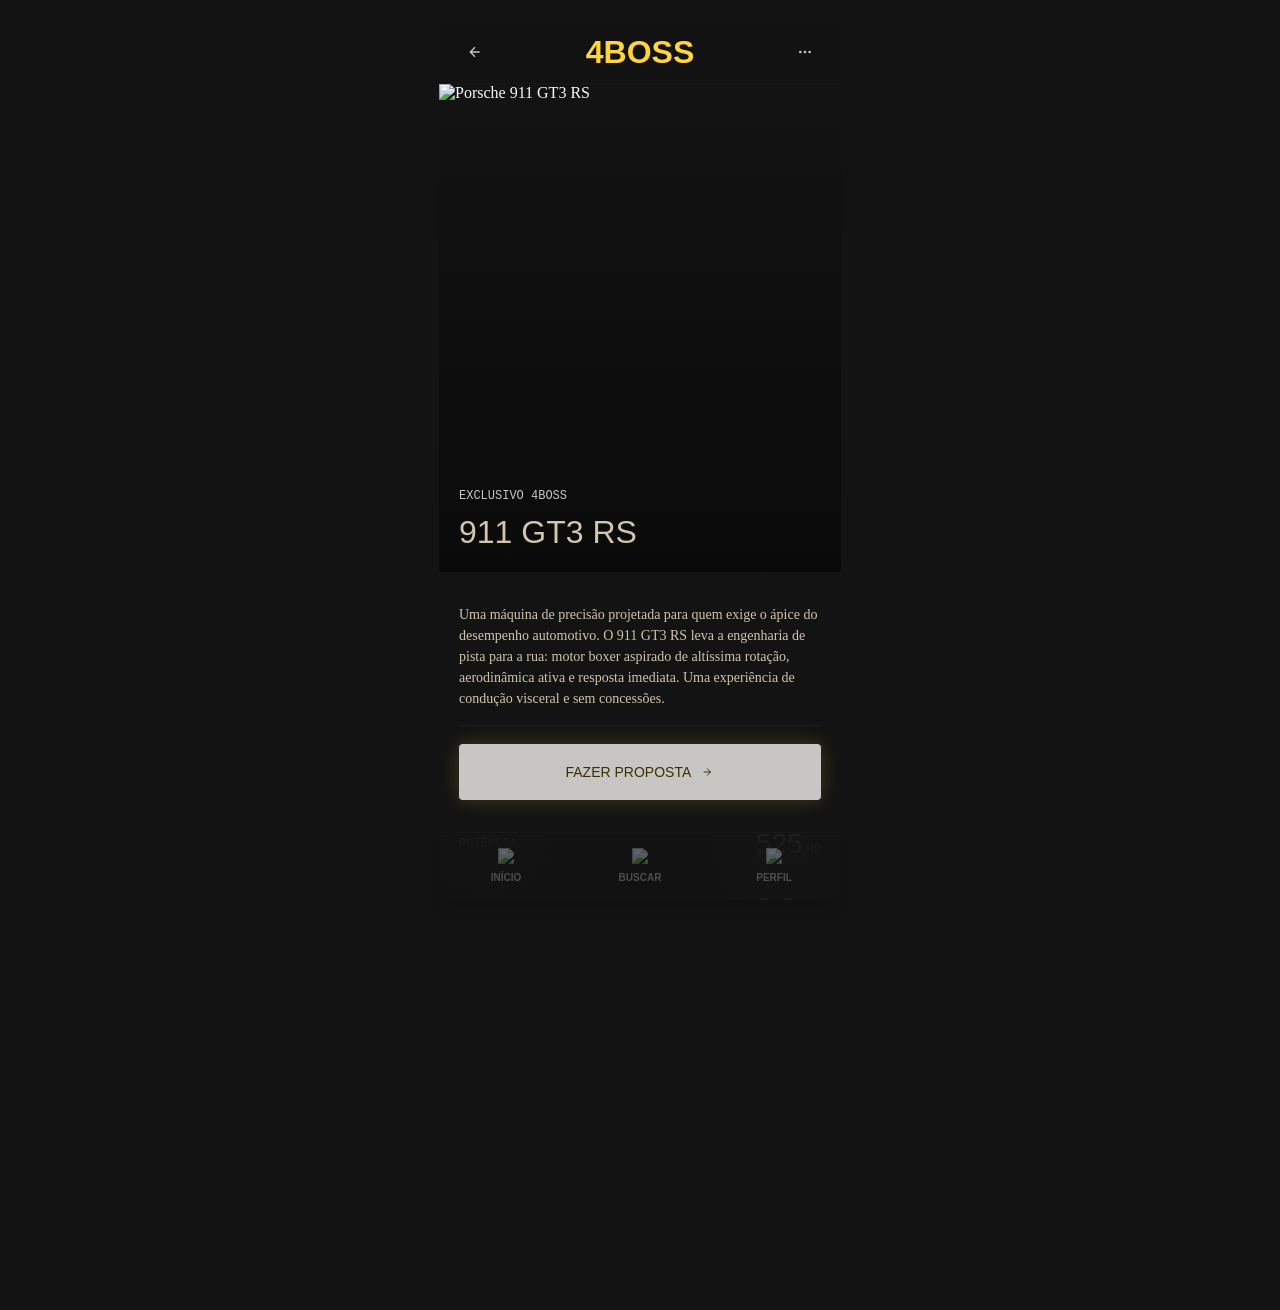
==== details.html @ 41d11b9c "Aula 17: traducao pt-BR, polimento visual, responsividade e filtros funcionais - Traduz todo o conte" ====
<!DOCTYPE html>
<html lang="pt-BR">
<head>
    <meta charset="UTF-8">
    <meta name="viewport" content="width=device-width, initial-scale=1.0">
    <title>4BOSS - Detalhes do Veículo</title>
    <link rel="stylesheet" href="style.css">
</head>
<body>
    <div class="container details-container">
        <header class="header details-header">
            <a href="index.html" class="header-back-btn" aria-label="Ir para o início">
                <svg class="back-icon" viewBox="0 0 24 24" fill="none" stroke="currentColor" stroke-width="2">
                    <path d="M19 12H5M12 19l-7-7 7-7"/>
                </svg>
            </a>
            <a href="index.html" class="logo-link">
                <h1 class="logo">4BOSS</h1>
            </a>
            <button class="header-menu-btn">
                <svg class="menu-icon" viewBox="0 0 24 24" fill="none" stroke="currentColor" stroke-width="2">
                    <circle cx="12" cy="12" r="1"></circle>
                    <circle cx="19" cy="12" r="1"></circle>
                    <circle cx="5" cy="12" r="1"></circle>
                </svg>
            </button>
        </header>

        <main class="main details-main">
            <section class="details-hero-section">
                <div class="hero-background-image">
                    <img src="assets/card-porsche.png" alt="Porsche 911 GT3 RS" class="hero-image">
                    <div class="hero-gradient"></div>
                </div>
                <div class="hero-content-details">
                    <p class="hero-label-details">EXCLUSIVO 4BOSS</p>
                    <h2 class="hero-title-details">911 GT3 RS</h2>
                </div>
            </section>

            <section class="details-description-section">
                <div class="description-wrapper">
                    <p class="description-text">Uma máquina de precisão projetada para quem exige o ápice do desempenho automotivo. O 911 GT3 RS leva a engenharia de pista para a rua: motor boxer aspirado de altíssima rotação, aerodinâmica ativa e resposta imediata. Uma experiência de condução visceral e sem concessões.</p>
                    <div class="divider"></div>
                </div>

                <div class="tech-specs-grid">
                    <div class="spec-item">
                        <p class="spec-label">VELOCIDADE</p>
                        <div class="spec-value">
                            <span class="spec-number">296</span>
                            <span class="spec-unit">KM/H</span>
                        </div>
                    </div>
                    <div class="spec-item">
                        <p class="spec-label">POTÊNCIA</p>
                        <div class="spec-value">
                            <span class="spec-number">525</span>
                            <span class="spec-unit">HP</span>
                        </div>
                    </div>
                    <div class="spec-item">
                        <p class="spec-label">0-100</p>
                        <div class="spec-value">
                            <span class="spec-number">3.2</span>
                            <span class="spec-unit">SEG</span>
                        </div>
                    </div>
                </div>

                <div class="detailed-specs-bento">
                    <div class="spec-card">
                        <p class="spec-card-label">Motor</p>
                        <p class="spec-card-value">BOXER 4.0 ASP.</p>
                    </div>
                    <div class="spec-card">
                        <p class="spec-card-label">Transmissão</p>
                        <p class="spec-card-value">PDK 7 MARCHAS</p>
                    </div>
                    <div class="spec-card">
                        <p class="spec-card-label">Tração</p>
                        <p class="spec-card-value">TRASEIRA</p>
                    </div>
                    <div class="spec-card">
                        <p class="spec-card-label">Ano</p>
                        <p class="spec-card-value">2024</p>
                    </div>
                </div>
            </section>
        </main>

        <a href="proposal.html" class="fixed-proposal-btn">
            <span class="proposal-text">FAZER PROPOSTA</span>
            <svg class="proposal-icon" viewBox="0 0 24 24" fill="none" stroke="currentColor" stroke-width="2">
                <path d="M5 12h14M12 5l7 7-7 7"></path>
            </svg>
        </a>

        <nav class="bottom-nav">
            <div class="nav-shadow"></div>
            <div class="nav-items">
                <a href="index.html" class="nav-item">
                    <img src="assets/icon-home.svg" alt="Início" class="nav-icon">
                    <span class="nav-label">INÍCIO</span>
                </a>
                <a href="search.html" class="nav-item">
                    <img src="assets/icon-search.svg" alt="Buscar" class="nav-icon">
                    <span class="nav-label">BUSCAR</span>
                </a>
                <a href="profile.html" class="nav-item">
                    <img src="assets/icon-profile.svg" alt="Perfil" class="nav-icon">
                    <span class="nav-label">PERFIL</span>
                </a>
            </div>
        </nav>
    </div>
</body>
</html>
---- style.css ----
/* ===== ROOT & GLOBAL ===== */
:root {
    --color-primary: #FFD43D;
    --color-secondary: #FFFFFF;
    --color-dark: #131313;
    --color-black: #050505;
    --color-accent: #C8C6C5;
    --color-text-light: #D1C6AC;
    --color-text-muted: #B7B5B4;
    --color-border: rgba(77, 70, 51, 0.1);
    --color-overlay-dark: rgba(10, 10, 10, 0.3);
    --color-button-text: #3C2F00;
    --color-badge-bg: rgba(255, 212, 61, 0.9);
    --color-reserved-bg: #353534;
    --color-service-bg: rgba(26, 26, 26, 0.6);

    --font-display: "42dot Sans", sans-serif;
    --font-mono: "JetBrains Mono", monospace;
    --font-serif: "Libre Baskerville", "Iowan Old Style", "Palatino Linotype", "Book Antiqua", serif;

    --phone-width: 402px;
    --padding-h: 20px;
}

* {
    margin: 0;
    padding: 0;
    box-sizing: border-box;
}

a,
a:hover,
a:focus,
a:active {
    text-decoration: none;
}

html, body {
    width: 100%;
    height: 100%;
    font-family: var(--font-serif);
    background-color: var(--color-dark);
    color: var(--color-secondary);
    overflow-x: hidden;
}

body {
    display: flex;
    justify-content: center;
    align-items: flex-start;
    min-height: 100vh;
    padding: 20px;
}

.container {
    width: var(--phone-width);
    background-color: var(--color-dark);
    position: relative;
    overflow: hidden;
    display: flex;
    flex-direction: column;
}

/* ===== HEADER ===== */
.header {
    display: flex;
    justify-content: space-between;
    align-items: center;
    padding: 0 var(--padding-h);
    height: 64px;
    background-color: rgba(19, 19, 19, 0.8);
    border-bottom: 1px solid var(--color-border);
    backdrop-filter: blur(24px);
    position: relative;
    z-index: 10;
}

.header-left, .header-right {
    display: flex;
    align-items: center;
}

.logo {
    font-family: var(--font-display);
    font-size: 32px;
    font-weight: 700;
    letter-spacing: -2.5%;
    color: var(--color-primary);
    line-height: 40px;
}

.header-icon {
    width: 24px;
    height: 24px;
    object-fit: contain;
    color: var(--color-primary);
}

/* ===== MAIN CONTENT ===== */
.main {
    flex: 1;
    display: flex;
    flex-direction: column;
    align-items: center;
    width: 100%;
    padding-bottom: 192px;
}

/* ===== HERO SECTION ===== */
.hero-section {
    width: 100%;
    height: 751px;
    display: flex;
    align-items: center;
    justify-content: center;
    position: relative;
}

.hero-background {
    position: absolute;
    inset: 0;
    width: 100%;
    height: 100%;
}

.hero-image {
    width: 100%;
    height: 100%;
    object-fit: cover;
    display: block;
}

.hero-gradient {
    position: absolute;
    inset: 0;
    background: linear-gradient(0deg, rgba(10, 10, 10, 1) 0%, rgba(10, 10, 10, 0) 50%, rgba(10, 10, 10, 0) 100%);
    pointer-events: none;
}

.hero-overlay {
    position: absolute;
    inset: 0;
    background-color: rgba(0, 0, 0, 0.3);
    pointer-events: none;
}

.hero-content {
    position: relative;
    z-index: 2;
    display: flex;
    align-items: flex-end;
    justify-content: center;
    width: 100%;
    height: 100%;
    padding: 0 var(--padding-h) 60px;
}

.hero-text-container {
    display: flex;
    flex-direction: column;
    gap: 16px;
    width: 100%;
}

.hero-label {
    font-family: var(--font-mono);
    font-size: 12px;
    font-weight: 500;
    letter-spacing: 20%;
    text-transform: uppercase;
    color: var(--color-primary);
    line-height: 16px;
}

.hero-title {
    font-family: var(--font-display);
    font-size: 72px;
    font-weight: 700;
    letter-spacing: -4%;
    color: var(--color-secondary);
    line-height: 72px;
}

.highlight {
    color: var(--color-primary);
}

.hero-description {
    font-family: var(--font-serif);
    font-size: 18px;
    font-weight: 400;
    line-height: 28px;
    color: var(--color-accent);
    padding-top: 8px;
}

.hero-buttons {
    display: flex;
    flex-direction: column;
    gap: 16px;
    padding-top: 24px;
}

/* ===== BUTTONS ===== */
.btn {
    font-family: var(--font-display);
    font-size: 14px;
    font-weight: 700;
    letter-spacing: 0;
    text-transform: uppercase;
    line-height: 16px;
    border: none;
    cursor: pointer;
    border-radius: 0;
    transition: all 0.3s ease;
    padding: 20px;
}

.btn-primary {
    background-color: var(--color-primary);
    color: var(--color-button-text);
    padding: 20px 97px;
}

.btn-primary:hover {
    opacity: 0.9;
}

.btn-secondary {
    background-color: rgba(255, 255, 255, 0.05);
    color: var(--color-primary);
    border: 1px solid rgba(255, 255, 255, 0.1);
    backdrop-filter: blur(12px);
    padding: 20px 99.77px;
}

.btn-secondary:hover {
    background-color: rgba(255, 255, 255, 0.08);
}

.btn-cta {
    padding: 24px 48px;
    background-color: var(--color-primary);
    color: var(--color-button-text);
}

/* ===== FEATURED INVENTORY SECTION ===== */
.featured-section {
    width: 100%;
    background-color: #0A0A0A;
    padding: 80px 0;
    display: flex;
    flex-direction: column;
    gap: 48px;
}

.section-header {
    padding: 0 var(--padding-h);
    display: flex;
    flex-direction: column;
    gap: 8px;
    align-items: flex-start;
}

.section-title {
    font-family: var(--font-display);
    font-size: 48px;
    font-weight: 700;
    letter-spacing: -2%;
    color: var(--color-accent);
    line-height: 56px;
}

.section-subtitle {
    font-family: var(--font-mono);
    font-size: 12px;
    font-weight: 500;
    letter-spacing: 10%;
    text-transform: uppercase;
    color: var(--color-text-light);
    line-height: 16px;
}

/* ===== CARDS CONTAINER ===== */
.cards-container {
    display: flex;
    gap: 24px;
    overflow-x: auto;
    padding: 0 var(--padding-h);
    scroll-behavior: smooth;
    -webkit-overflow-scrolling: touch;
}

.cards-container::-webkit-scrollbar {
    height: 4px;
}

.cards-container::-webkit-scrollbar-track {
    background: rgba(255, 255, 255, 0.05);
}

.cards-container::-webkit-scrollbar-thumb {
    background: rgba(255, 255, 255, 0.2);
    border-radius: 2px;
}

.card {
    flex: 0 0 331.5px;
    display: flex;
    flex-direction: column;
    gap: 8px;
}

.card-image-wrapper {
    position: relative;
    width: 100%;
    height: 414.38px;
    overflow: hidden;
}

.card-image {
    width: 100%;
    height: 100%;
    object-fit: cover;
    display: block;
}

.card-badge {
    position: absolute;
    bottom: 16px;
    left: 16px;
    padding: 2px 8px;
    font-family: var(--font-display);
    font-size: 10px;
    font-weight: 700;
    letter-spacing: 0;
    text-transform: uppercase;
    line-height: 15px;
    border-radius: 2px;
}

.badge-in-stock,
.badge-new {
    background-color: var(--color-badge-bg);
    color: var(--color-button-text);
}

.badge-reserved {
    background-color: var(--color-reserved-bg);
    color: var(--color-accent);
}

.card-content {
    padding: 16px 0 0;
    display: flex;
    flex-direction: column;
    gap: 8px;
}

.card-header {
    display: flex;
    justify-content: space-between;
    align-items: flex-start;
    gap: 30.15px;
}

.card-title {
    font-family: var(--font-display);
    font-size: 32px;
    font-weight: 700;
    line-height: 40px;
    color: var(--color-secondary);
}

.card-price {
    font-family: var(--font-mono);
    font-size: 16px;
    font-weight: 400;
    line-height: 24px;
    color: var(--color-primary);
    white-space: nowrap;
}

.card-specs {
    display: flex;
    gap: 16px;
    margin-top: 8px;
}

.spec-item {
    display: flex;
    align-items: center;
    gap: 4px;
    font-family: var(--font-mono);
    font-size: 12px;
    font-weight: 500;
    letter-spacing: 10%;
    text-transform: uppercase;
    color: var(--color-text-light);
    line-height: 16px;
}

.spec-icon {
    width: 12px;
    height: 12px;
    stroke: currentColor;
    stroke-width: 1.5;
}

/* ===== SERVICES SECTION ===== */
.services-section {
    width: 100%;
    background-color: #050505;
    padding: 80px var(--padding-h);
    display: flex;
    flex-direction: column;
    gap: 64px;
}

.services-header {
    display: flex;
    flex-direction: column;
    gap: 16px;
    align-items: center;
    text-align: center;
}

.services-title {
    font-family: var(--font-display);
    font-size: 48px;
    font-weight: 700;
    letter-spacing: -2%;
    line-height: 56px;
    color: var(--color-secondary);
}

.services-subtitle {
    font-family: var(--font-serif);
    font-size: 16px;
    font-weight: 400;
    line-height: 24px;
    color: var(--color-text-light);
}

.services-grid {
    display: grid;
    grid-template-columns: 1fr;
    gap: 16px;
    width: 100%;
}

.service-card {
    background-color: var(--color-service-bg);
    border: 1px solid rgba(255, 255, 255, 0.05);
    backdrop-filter: blur(10px);
    border-radius: 8px;
    padding: 40px;
    display: flex;
    flex-direction: column;
    gap: 16px;
    min-height: 280px;
    position: relative;
    overflow: hidden;
}

.service-card-large {
    grid-column: 1;
}

.service-card-full {
    grid-column: 1;
}

.service-icon {
    display: flex;
    align-items: center;
    justify-content: center;
    width: 24px;
    height: 31.5px;
    margin-bottom: 8px;
}

.service-icon-top {
    display: flex;
    align-items: center;
    justify-content: center;
    width: 100%;
    height: 24px;
    margin-bottom: 16px;
}

.icon {
    width: 100%;
    height: 100%;
    object-fit: contain;
    color: var(--color-primary);
}

.icon-full {
    width: 100%;
    height: 100%;
    object-fit: cover;
}

.service-title {
    font-family: var(--font-display);
    font-size: 32px;
    font-weight: 700;
    line-height: 40px;
    color: var(--color-secondary);
}

.service-title-sm {
    font-family: var(--font-serif);
    font-size: 20px;
    font-weight: 400;
    line-height: 28px;
    color: var(--color-secondary);
}

.service-description {
    font-family: var(--font-serif);
    font-size: 16px;
    font-weight: 400;
    line-height: 24px;
    color: var(--color-text-light);
    flex-grow: 1;
}

.service-description-sm {
    font-family: var(--font-serif);
    font-size: 14px;
    font-weight: 400;
    line-height: 20px;
    color: var(--color-text-light);
}

.service-footer {
    display: flex;
    align-items: center;
    gap: 16px;
    margin-top: auto;
    padding-top: 32px;
}

.service-link {
    font-family: var(--font-display);
    font-size: 12px;
    font-weight: 700;
    letter-spacing: 10%;
    text-transform: uppercase;
    color: var(--color-primary);
    line-height: 18px;
}

.link-icon {
    width: 16px;
    height: 12px;
    stroke: var(--color-primary);
    stroke-width: 1.5;
}

.service-bg-image {
    position: absolute;
    bottom: 0;
    right: 0;
    width: 100%;
    height: 128px;
    object-fit: cover;
    opacity: 0.5;
}

/* ===== CTA SECTION ===== */
.cta-section {
    width: 100%;
    background-color: var(--color-dark);
    position: relative;
    padding: 96px 0 0;
    display: flex;
    justify-content: center;
}

.cta-overlay {
    position: absolute;
    inset: 0;
    background-color: rgba(255, 212, 61, 0.05);
    pointer-events: none;
}

.cta-content {
    position: relative;
    z-index: 2;
    display: flex;
    flex-direction: column;
    align-items: center;
    gap: 32px;
    padding: 80px var(--padding-h);
    text-align: center;
    max-width: 100%;
}

.cta-title {
    font-family: var(--font-serif);
    font-size: 36px;
    font-weight: 400;
    line-height: 40px;
    color: var(--color-secondary);
}

.cta-description {
    font-family: var(--font-serif);
    font-size: 16px;
    font-weight: 400;
    line-height: 24px;
    color: var(--color-accent);
}

.cta-locations {
    display: flex;
    align-items: center;
    justify-content: center;
    gap: 18px;
    flex-wrap: wrap;
    margin-top: 16px;
    height: 30px;
}

.location {
    font-family: var(--font-mono);
    font-size: 10px;
    font-weight: 400;
    letter-spacing: 30%;
    text-transform: uppercase;
    line-height: 15px;
    color: var(--color-text-light);
    text-align: center;
}

.dot {
    color: var(--color-primary);
    font-size: 12px;
}

/* ===== BOTTOM NAVIGATION ===== */
.bottom-nav {
    position: fixed;
    bottom: 0;
    left: 50%;
    transform: translateX(-50%);
    width: min(var(--phone-width), 100%);
    height: 68px;
    background-color: rgba(19, 19, 19, 0.9);
    border-top: 1px solid var(--color-border);
    backdrop-filter: blur(24px);
    display: flex;
    z-index: 20;
}

.nav-shadow {
    position: absolute;
    inset: 0;
    box-shadow: 0px 4px 6px -4px rgba(0, 0, 0, 0.1), 0px 10px 15px -3px rgba(0, 0, 0, 0.1);
    pointer-events: none;
}

.nav-items {
    display: flex;
    justify-content: center;
    align-items: center;
    width: 100%;
    gap: 0;
}

.nav-item {
    flex: 1;
    display: flex;
    flex-direction: column;
    justify-content: center;
    align-items: center;
    gap: 4px;
    padding: 10.97px 20px;
    text-decoration: none;
    opacity: 0.6;
    transition: all 0.3s ease;
    cursor: pointer;
}

.nav-item.active {
    opacity: 1;
}

.nav-item:hover {
    opacity: 1;
}

.nav-icon {
    width: 16.8px;
    height: 18.9px;
    object-fit: contain;
    color: var(--color-primary);
}

.nav-label {
    font-family: var(--font-display);
    font-size: 10px;
    font-weight: 700;
    letter-spacing: 0;
    text-transform: uppercase;
    line-height: 15px;
    color: var(--color-primary);
}

.nav-item:not(.active) .nav-label,
.nav-item:not(.active) .nav-icon {
    color: var(--color-text-muted);
    opacity: 0.6;
}

/* ===== SEARCH PAGE STYLES ===== */
.search-container {
    overflow-y: auto;
}

.search-main {
    padding-bottom: 192px;
}

/* Search Section */
.search-section {
    display: flex;
    gap: 16px;
    padding: 20px var(--padding-h);
    background-color: var(--color-dark);
    align-items: center;
    border-bottom: 1px solid var(--color-border);
}

.search-input-wrapper {
    flex: 1;
    position: relative;
    display: flex;
    align-items: center;
    background-color: rgba(26, 26, 26, 0.6);
    border: 1px solid var(--color-border);
    border-radius: 4px;
    padding: 12px 16px;
}

.search-input {
    flex: 1;
    background: none;
    border: none;
    outline: none;
    color: var(--color-secondary);
    font-family: var(--font-serif);
    font-size: 14px;
    line-height: 20px;
}

.search-input::placeholder {
    color: var(--color-text-muted);
    font-size: 12px;
    text-transform: uppercase;
}

.search-icon {
    width: 16px;
    height: 16px;
    stroke: var(--color-accent);
    margin-left: 8px;
}

.filter-button {
    display: flex;
    align-items: center;
    justify-content: center;
    width: 40px;
    height: 40px;
    background-color: rgba(26, 26, 26, 0.6);
    border: 1px solid var(--color-border);
    border-radius: 4px;
    cursor: pointer;
    transition: all 0.3s ease;
}

.filter-button:hover {
    background-color: rgba(26, 26, 26, 0.8);
}

.filter-icon {
    width: 20px;
    height: 20px;
    stroke: var(--color-accent);
}

.filter-overlay {
    position: fixed;
    inset: 0;
    background: rgba(5, 5, 5, 0.78);
    display: flex;
    align-items: flex-end;
    justify-content: center;
    opacity: 0;
    visibility: hidden;
    transition: opacity 0.3s ease, visibility 0.3s ease;
    z-index: 120;
}

.filter-overlay.open {
    opacity: 1;
    visibility: visible;
}

.filter-panel {
    width: 100%;
    max-width: 402px;
    background: #111111;
    border-radius: 16px 16px 0 0;
    padding: 20px;
    box-shadow: 0 -10px 30px rgba(0, 0, 0, 0.4);
}

.filter-panel-header {
    display: flex;
    align-items: center;
    justify-content: space-between;
    margin-bottom: 16px;
}

.filter-panel-title {
    font-family: var(--font-display);
    font-size: 18px;
    color: var(--color-accent);
    letter-spacing: 2px;
}

.filter-close-btn {
    background: none;
    border: none;
    color: var(--color-accent);
    font-size: 18px;
    cursor: pointer;
}

.filter-group {
    margin-bottom: 18px;
}

.filter-group-label {
    font-family: var(--font-display);
    font-size: 12px;
    text-transform: uppercase;
    letter-spacing: 1px;
    color: var(--color-text-light);
    margin-bottom: 10px;
}

.filter-option-grid {
    display: grid;
    grid-template-columns: repeat(2, minmax(0, 1fr));
    gap: 10px;
}

.filter-chip {
    display: flex;
    align-items: center;
    gap: 8px;
    font-family: var(--font-display);
    font-size: 12px;
    font-weight: 700;
    letter-spacing: 0.5px;
    text-transform: uppercase;
    color: var(--color-secondary);
    background: rgba(255, 255, 255, 0.04);
    border: 1px solid var(--color-border);
    border-radius: 6px;
    padding: 10px 12px;
}

.filter-chip input {
    accent-color: var(--color-accent);
}

.filter-select,
.filter-slider {
    width: 100%;
}

.filter-select {
    background: rgba(26, 26, 26, 0.8);
    border: 1px solid var(--color-border);
    color: var(--color-secondary);
    padding: 12px;
    font-family: var(--font-display);
    font-size: 12px;
    font-weight: 700;
    text-transform: uppercase;
    letter-spacing: 0.5px;
}

.filter-range-header {
    display: flex;
    justify-content: space-between;
    color: var(--color-text-muted);
    font-family: var(--font-display);
    font-size: 11px;
    font-weight: 700;
    letter-spacing: 0.8px;
    text-transform: uppercase;
    margin-bottom: 8px;
}

.filter-slider {
    accent-color: var(--color-accent);
}

.filter-apply-btn {
    width: 100%;
    background-color: var(--color-accent);
    color: var(--color-button-text);
    border: none;
    border-radius: 4px;
    padding: 14px;
    font-family: var(--font-display);
    font-size: 13px;
    cursor: pointer;
    transition: all 0.3s ease;
}

.filter-apply-btn:hover {
    background-color: rgba(255, 212, 61, 0.9);
}

/* Inventory Grid */
.inventory-grid {
    display: grid;
    grid-template-columns: 1fr;
    gap: 24px;
    padding: 24px var(--padding-h);
    background-color: var(--color-dark);
}

.car-card {
    background-color: rgba(26, 26, 26, 0.4);
    border: 1px solid var(--color-border);
    border-radius: 4px;
    overflow: hidden;
    transition: all 0.3s ease;
}

.car-card:hover {
    background-color: rgba(26, 26, 26, 0.6);
}

.card-image-container {
    position: relative;
    width: 100%;
    height: 250px;
    overflow: hidden;
    background-color: #000;
}

.card-car-image {
    width: 100%;
    height: 100%;
    object-fit: cover;
    display: block;
}

.card-gradient {
    position: absolute;
    inset: 0;
    background: linear-gradient(180deg, transparent 0%, rgba(0, 0, 0, 0.5) 100%);
    opacity: 0.6;
}

.card-badge {
    position: absolute;
    top: 12px;
    left: 12px;
    bottom: auto;
    right: auto;
    width: auto;
    height: auto;
    padding: 6px 12px;
    font-family: var(--font-display);
    font-size: 10px;
    font-weight: 700;
    text-transform: uppercase;
    line-height: 15px;
    border-radius: 2px;
    backdrop-filter: blur(12px);
    border: 1px solid var(--color-border);
    background-color: rgba(19, 19, 19, 0.8);
}

.badge-in-stock,
.badge-custom {
    color: var(--color-accent);
}

.badge-exclusive {
    color: var(--color-accent);
    background-color: var(--color-secondary);
    border: 1px solid var(--color-border);
}

.badge-sold {
    color: var(--color-accent);
}

.card-details {
    padding: 16px;
    display: flex;
    flex-direction: column;
    gap: 8px;
}

.card-specs {
    font-family: var(--font-serif);
    font-size: 12px;
    font-weight: 400;
    line-height: 16px;
    color: var(--color-text-muted);
    text-transform: uppercase;
}

.card-model {
    font-family: var(--font-display);
    font-size: 24px;
    font-weight: 700;
    line-height: 32px;
    color: var(--color-accent);
}

.card-divider {
    width: 100%;
    height: 1px;
    background-color: var(--color-border);
    margin: 4px 0;
}

.card-performance {
    display: flex;
    gap: 16px;
    padding: 12px 0;
}

.perf-item {
    display: flex;
    flex-direction: column;
    gap: 4px;
}

.perf-label {
    font-family: var(--font-mono);
    font-size: 10px;
    font-weight: 400;
    letter-spacing: 10%;
    line-height: 15px;
    color: var(--color-text-muted);
    text-transform: uppercase;
    opacity: 0.4;
}

.perf-value {
    font-family: var(--font-mono);
    font-size: 14px;
    font-weight: 400;
    line-height: 20px;
    color: var(--color-accent);
}

.card-price {
    font-family: var(--font-serif);
    font-size: 14px;
    font-weight: 400;
    line-height: 20px;
    color: var(--color-secondary);
    margin-top: 4px;
}

/* Search CTA Section */
.search-cta-section {
    background-color: #050505;
    border-left: 4px solid var(--color-accent);
    padding: 40px var(--padding-h);
    margin: 24px var(--padding-h) 0;
    border-radius: 4px;
    display: flex;
    align-items: center;
    justify-content: center;
    min-height: 280px;
}

.cta-content-search {
    display: flex;
    flex-direction: column;
    gap: 20px;
    align-items: center;
    text-align: center;
}

.cta-title-search {
    font-family: var(--font-display);
    font-size: 28px;
    font-weight: 700;
    line-height: 36px;
    color: var(--color-accent);
}

.cta-description-search {
    font-family: var(--font-serif);
    font-size: 14px;
    font-weight: 400;
    line-height: 20px;
    color: var(--color-text-muted);
}

.btn-specialist {
    padding: 20px 24px;
    background-color: var(--color-secondary);
    color: var(--color-button-text);
    font-size: 12px;
    line-height: 14px;
}

.btn-specialist:hover {
    background-color: rgba(255, 255, 255, 0.9);
}

/* ===== DETAILS PAGE STYLES ===== */
.details-container {
    overflow-y: auto;
}

.details-header {
    display: flex;
    justify-content: space-between;
    align-items: center;
    padding: 0 var(--padding-h);
    height: 64px;
    background-color: rgba(19, 19, 19, 0.8);
    border-bottom: 1px solid var(--color-border);
    backdrop-filter: blur(24px);
    position: relative;
    z-index: 10;
}

.header-back-btn,
.header-menu-btn {
    background: none;
    border: none;
    cursor: pointer;
    padding: 8px;
    display: flex;
    align-items: center;
    justify-content: center;
}

.back-icon,
.menu-icon {
    width: 16px;
    height: 16px;
    stroke: var(--color-accent);
    transition: all 0.3s ease;
}

.header-back-btn:hover .back-icon,
.header-menu-btn:hover .menu-icon {
    stroke: var(--color-secondary);
}

.details-main {
    flex: 1;
    display: flex;
    flex-direction: column;
    align-items: center;
    width: 100%;
    padding-bottom: 128px;
}

/* Details Hero Section */
.details-hero-section {
    width: 100%;
    position: relative;
    height: 487.5px;
    display: flex;
    flex-direction: column;
    justify-content: flex-end;
}

.hero-background-image {
    position: absolute;
    inset: 0;
    width: 100%;
    height: 100%;
}

.hero-image {
    width: 100%;
    height: 100%;
    object-fit: cover;
    display: block;
}

.hero-gradient {
    position: absolute;
    inset: 0;
    background: linear-gradient(180deg, transparent 0%, rgba(10, 10, 10, 1) 100%);
    pointer-events: none;
}

.hero-content-details {
    position: relative;
    z-index: 2;
    display: flex;
    flex-direction: column;
    gap: 8px;
    padding: 0 var(--padding-h) 20px;
}

.hero-label-details {
    font-family: var(--font-mono);
    font-size: 12px;
    font-weight: 500;
    letter-spacing: 20%;
    text-transform: uppercase;
    color: var(--color-accent);
    line-height: 16px;
}

.hero-title-details {
    font-family: var(--font-display);
    font-size: 32px;
    font-weight: 400;
    letter-spacing: -2.5%;
    text-transform: uppercase;
    color: var(--color-text-light);
    line-height: 40px;
}

/* Details Description Section */
.details-description-section {
    width: 100%;
    background-color: var(--color-dark);
    padding: 32px var(--padding-h);
    display: flex;
    flex-direction: column;
    gap: 24px;
}

.description-wrapper {
    display: flex;
    flex-direction: column;
    gap: 16px;
}

.description-text {
    font-family: var(--font-serif);
    font-size: 18px;
    font-weight: 400;
    line-height: 29.25px;
    color: var(--color-text-light);
}

.divider {
    width: 100%;
    height: 1px;
    background-color: rgba(77, 70, 51, 0.2);
}

/* Technical Specs Grid */
.tech-specs-grid {
    display: flex;
    flex-direction: column;
    gap: 4px;
    width: 100%;
}

.spec-item {
    display: flex;
    align-items: center;
    justify-content: space-between;
    padding: 12px 0;
}

.spec-label {
    font-family: var(--font-mono);
    font-size: 12px;
    font-weight: 500;
    letter-spacing: 10%;
    text-transform: uppercase;
    color: var(--color-accent);
    line-height: 16px;
}

.spec-value {
    display: flex;
    align-items: baseline;
    gap: 4px;
}

.spec-number {
    font-family: var(--font-display);
    font-size: 28px;
    font-weight: 400;
    line-height: 36px;
    color: var(--color-secondary);
}

.spec-unit {
    font-family: var(--font-mono);
    font-size: 12px;
    font-weight: 400;
    line-height: 16px;
    color: var(--color-text-light);
}

.acceleration-icon {
    width: 16px;
    height: 16px;
    stroke: var(--color-accent);
    margin-right: 4px;
}

/* Detailed Specs Bento */
.detailed-specs-bento {
    display: grid;
    grid-template-columns: 1fr 1fr;
    gap: 12px;
    width: 100%;
}

.spec-card {
    background-color: rgba(26, 26, 26, 0.4);
    border: 1px solid rgba(77, 70, 51, 0.1);
    border-radius: 4px;
    padding: 16px;
    display: flex;
    flex-direction: column;
    gap: 8px;
}

.spec-card-label {
    font-family: var(--font-serif);
    font-size: 12px;
    font-weight: 400;
    line-height: 16px;
    color: var(--color-text-light);
}

.spec-card-value {
    font-family: var(--font-display);
    font-size: 16px;
    font-weight: 400;
    line-height: 20px;
    color: var(--color-text-light);
    text-transform: uppercase;
}

/* Fixed Proposal Button */
.fixed-proposal-btn {
    position: fixed;
    bottom: 100px;
    left: 50%;
    transform: translateX(-50%);
    width: calc(var(--phone-width) - 40px);
    height: 56px;
    background-color: var(--color-accent);
    border: none;
    border-radius: 4px;
    cursor: pointer;
    display: flex;
    align-items: center;
    justify-content: center;
    gap: 8px;
    box-shadow: 0px 0px 20px 0px rgba(255, 212, 61, 0.2);
    transition: all 0.3s ease;
    z-index: 15;
    font-family: var(--font-display);
}

.proposal-text {
    font-family: var(--font-display);
    font-size: 14px;
    font-weight: 400;
    letter-spacing: 10%;
    text-transform: uppercase;
    color: var(--color-button-text);
    line-height: 16px;
}

.proposal-icon {
    width: 14.25px;
    height: 12px;
    stroke: var(--color-button-text);
}

.fixed-proposal-btn:hover {
    background-color: rgba(255, 212, 61, 0.9);
    box-shadow: 0px 0px 30px 0px rgba(255, 212, 61, 0.3);
}

/* Active Search in Details */
.active-search {
    opacity: 1 !important;
}

.active-search .nav-label,
.active-search .nav-icon {
    color: var(--color-primary) !important;
    opacity: 1 !important;
}

/* ===== RESPONSIVE ===== */
@media (max-width: 440px) {
    .container {
        width: 100%;
    }

    .hero-title {
        font-size: 56px;
    }

    .section-title {
        font-size: 40px;
    }

    .card-model {
        font-size: 20px;
        line-height: 28px;
    }

    .cta-title-search {
        font-size: 24px;
        line-height: 32px;
    }

    .hero-title-details {
        font-size: 28px;
        line-height: 36px;
    }

    .spec-number {
        font-size: 24px;
        line-height: 32px;
    }

    .detailed-specs-bento {
        grid-template-columns: 1fr;
    }
}

/* ===== PROPOSAL PAGE STYLES ===== */
.proposal-container {
    overflow-y: auto;
    position: relative;
}

.proposal-header {
    display: flex;
    justify-content: space-between;
    align-items: center;
    padding: 0 var(--padding-h);
    height: 64px;
    background-color: rgba(19, 19, 19, 0.8);
    border-bottom: 1px solid var(--color-border);
    backdrop-filter: blur(24px);
    position: relative;
    z-index: 10;
}

.proposal-main {
    flex: 1;
    display: flex;
    flex-direction: column;
    align-items: center;
    width: 100%;
    padding-bottom: 128px;
}

/* Page Context Header */
.page-context-header {
    width: 100%;
    background-color: var(--color-dark);
    padding: 24px var(--padding-h) 0;
    display: flex;
    flex-direction: column;
    gap: 8px;
    position: relative;
}

.context-label {
    font-family: var(--font-mono);
    font-size: 12px;
    font-weight: 500;
    letter-spacing: 10%;
    text-transform: uppercase;
    color: var(--color-accent);
    line-height: 16px;
}

.context-title {
    font-family: var(--font-display);
    font-size: 32px;
    font-weight: 400;
    letter-spacing: -2.5%;
    text-transform: uppercase;
    color: var(--color-text-light);
    line-height: 40px;
    padding-bottom: 16px;
}

.context-background {
    position: absolute;
    top: 0;
    left: 0;
    width: 48px;
    height: 3px;
    background-color: var(--color-primary);
    border-radius: 0;
}

/* Proposal Content Wrapper */
.proposal-content-wrapper {
    width: 100%;
    background-color: var(--color-dark);
    padding: 32px var(--padding-h);
    display: flex;
    flex-direction: column;
    gap: 32px;
}

/* Vehicle Mini Card */
.vehicle-mini-card {
    display: flex;
    flex-direction: column;
    gap: 16px;
}

.vehicle-card-background {
    position: relative;
    width: 100%;
    height: 200px;
    border: 1px solid rgba(77, 70, 51, 0.1);
    border-radius: 2px;
    background-color: rgba(26, 26, 26, 0.4);
    overflow: hidden;
}

.vehicle-image-wrapper {
    position: absolute;
    inset: 0;
    width: 100%;
    height: 100%;
}

.vehicle-image {
    width: 100%;
    height: 100%;
    object-fit: cover;
    display: block;
}

.vehicle-gradient {
    position: absolute;
    inset: 0;
    background: linear-gradient(180deg, transparent 0%, rgba(10, 10, 10, 0.8) 100%);
    pointer-events: none;
}

.vehicle-badge-wrapper {
    position: absolute;
    bottom: 8px;
    right: 8px;
    z-index: 2;
}

.vehicle-badge {
    background-color: var(--color-accent);
    color: var(--color-button-text);
    padding: 4px 8px;
    font-family: var(--font-mono);
    font-size: 10px;
    font-weight: 500;
    letter-spacing: 10%;
    text-transform: uppercase;
    line-height: 12px;
    border-radius: 2px;
    display: inline-block;
}

.vehicle-info {
    display: flex;
    flex-direction: column;
    gap: 8px;
    padding: 0 16px;
}

.vehicle-title {
    font-family: var(--font-display);
    font-size: 18px;
    font-weight: 400;
    letter-spacing: -2.5%;
    text-transform: uppercase;
    color: var(--color-text-light);
    line-height: 24px;
}

.vehicle-subtitle {
    font-family: var(--font-serif);
    font-size: 12px;
    font-weight: 400;
    line-height: 16px;
    color: var(--color-text-light);
}

.vehicle-specs {
    display: flex;
    align-items: center;
    gap: 12px;
}

.vehicle-spec-item {
    display: flex;
    flex-direction: column;
    gap: 4px;
}

.vehicle-spec-label {
    font-family: var(--font-mono);
    font-size: 10px;
    font-weight: 400;
    letter-spacing: 10%;
    text-transform: uppercase;
    color: var(--color-text-light);
    line-height: 12px;
}

.vehicle-spec-value {
    font-family: var(--font-display);
    font-size: 14px;
    font-weight: 400;
    line-height: 16px;
    color: var(--color-accent);
}

.vehicle-spec-divider {
    width: 1px;
    height: 24px;
    background-color: rgba(77, 70, 51, 0.1);
}

.vehicle-quote {
    border: 1px solid rgba(77, 70, 51, 0.1);
    border-radius: 2px;
    background-color: rgba(26, 26, 26, 0.4);
    padding: 16px;
}

.quote-text {
    font-family: var(--font-serif);
    font-size: 13px;
    font-weight: 400;
    line-height: 19.5px;
    color: var(--color-text-light);
}

/* Proposal Form Section */
.proposal-form-section {
    width: 100%;
    display: flex;
    flex-direction: column;
}

.proposal-form {
    display: flex;
    flex-direction: column;
    gap: 20px;
}

/* Form Group */
.form-group {
    display: flex;
    flex-direction: column;
    gap: 8px;
}

.form-label {
    font-family: var(--font-mono);
    font-size: 11px;
    font-weight: 500;
    letter-spacing: 10%;
    text-transform: uppercase;
    color: var(--color-text-light);
    line-height: 14px;
}

.form-input,
.form-textarea {
    background-color: rgba(26, 26, 26, 0.4);
    border: 1px solid rgba(77, 70, 51, 0.1);
    border-radius: 2px;
    padding: 12px;
    font-family: var(--font-serif);
    font-size: 13px;
    line-height: 19.5px;
    color: var(--color-text-light);
}

.form-input::placeholder,
.form-textarea::placeholder {
    color: rgba(209, 198, 172, 0.3);
}

.form-input:focus,
.form-textarea:focus {
    outline: none;
    border-color: rgba(255, 212, 61, 0.3);
    background-color: rgba(26, 26, 26, 0.6);
}

.textarea-group {
    gap: 8px;
}

.form-textarea {
    min-height: 120px;
    resize: vertical;
    font-family: var(--font-serif);
}

/* Checkbox Group */
.checkbox-group {
    display: flex;
    gap: 12px;
    align-items: flex-start;
    flex-direction: row;
}

.form-checkbox {
    width: 18px;
    height: 18px;
    min-width: 18px;
    margin-top: 2px;
    border: 1px solid rgba(77, 70, 51, 0.2);
    border-radius: 2px;
    background-color: rgba(26, 26, 26, 0.4);
    cursor: pointer;
    accent-color: var(--color-accent);
}

.checkbox-label {
    font-family: var(--font-serif);
    font-size: 13px;
    font-weight: 400;
    line-height: 19.5px;
    color: var(--color-text-light);
    cursor: pointer;
    padding-top: 2px;
}

/* Submit Button */
.submit-button {
    background-color: var(--color-accent);
    color: var(--color-button-text);
    border: none;
    border-radius: 2px;
    padding: 16px;
    font-family: var(--font-display);
    font-size: 13px;
    font-weight: 400;
    letter-spacing: 10%;
    text-transform: uppercase;
    line-height: 16px;
    cursor: pointer;
    display: flex;
    align-items: center;
    justify-content: center;
    gap: 8px;
    transition: all 0.3s ease;
    margin-top: 12px;
}

.submit-text {
    font-family: var(--font-display);
}

.submit-icon {
    width: 14.25px;
    height: 12px;
    stroke: var(--color-button-text);
}

.submit-button:hover {
    background-color: rgba(255, 212, 61, 0.9);
    box-shadow: 0px 0px 20px 0px rgba(255, 212, 61, 0.2);
}

/* Success Overlay */
.success-overlay {
    position: fixed;
    top: 0;
    left: 0;
    right: 0;
    bottom: 0;
    background-color: rgba(5, 5, 5, 0.95);
    display: flex;
    align-items: center;
    justify-content: center;
    opacity: 0;
    visibility: hidden;
    transition: opacity 0.3s ease, visibility 0.3s ease;
    z-index: 100;
}

.success-overlay.show {
    opacity: 1;
    visibility: visible;
}

.success-content {
    display: flex;
    flex-direction: column;
    align-items: center;
    gap: 32px;
    padding: 24px;
    text-align: center;
    max-width: 360px;
}

.success-icon-wrapper {
    position: relative;
    width: 120px;
    height: 120px;
    display: flex;
    align-items: center;
    justify-content: center;
}

.success-circle-check {
    width: 80px;
    height: 80px;
    background-color: var(--color-accent);
    border-radius: 12px;
    display: flex;
    align-items: center;
    justify-content: center;
    box-shadow: 0px 0px 20px 0px rgba(255, 212, 61, 0.3);
    z-index: 2;
}

.success-checkmark {
    width: 40px;
    height: 40px;
    stroke: var(--color-button-text);
    stroke-linecap: round;
    stroke-linejoin: round;
}

.success-outer-ring {
    position: absolute;
    width: 120px;
    height: 120px;
    border: 2px solid var(--color-accent);
    border-radius: 12px;
    animation: pulse 1.5s ease-in-out infinite;
}

@keyframes pulse {
    0% {
        transform: scale(0.8);
        opacity: 1;
    }
    100% {
        transform: scale(1.2);
        opacity: 0;
    }
}

.success-message-wrapper {
    display: flex;
    flex-direction: column;
    gap: 12px;
}

.success-heading {
    font-family: var(--font-display);
    font-size: 22px;
    font-weight: 400;
    letter-spacing: -2.5%;
    text-transform: uppercase;
    color: var(--color-text-light);
    line-height: 28px;
}

.success-text {
    font-family: var(--font-serif);
    font-size: 14px;
    font-weight: 400;
    line-height: 21px;
    color: var(--color-text-light);
}

.success-button {
    background-color: transparent;
    border: 1px solid rgba(77, 70, 51, 0.1);
    border-radius: 2px;
    padding: 12px 24px;
    font-family: var(--font-display);
    font-size: 12px;
    font-weight: 400;
    letter-spacing: 10%;
    text-transform: uppercase;
    color: var(--color-accent);
    line-height: 14px;
    cursor: pointer;
    transition: all 0.3s ease;
}

.success-button:hover {
    border-color: var(--color-accent);
    background-color: rgba(255, 212, 61, 0.1);
}

/* Active Profile in Proposal */
.active-profile {
    opacity: 1 !important;
}

.active-profile .nav-label,
.active-profile .nav-icon {
    color: var(--color-primary) !important;
    opacity: 1 !important;
}

/* ===== RESPONSIVE PROPOSAL ===== */
@media (max-width: 440px) {
    .context-title {
        font-size: 28px;
        line-height: 36px;
    }

    .vehicle-title {
        font-size: 16px;
        line-height: 20px;
    }

    .success-heading {
        font-size: 20px;
        line-height: 24px;
    }
}

/* ===== PROPOSAL SENT PAGE STYLES ===== */
.proposalsent-container {
    overflow-y: auto;
    position: relative;
    display: flex;
    flex-direction: column;
    min-height: 100vh;
}

.proposalsent-header {
    display: flex;
    justify-content: space-between;
    align-items: center;
    padding: 0 var(--padding-h);
    height: 64px;
    background-color: rgba(19, 19, 19, 0.8);
    border-bottom: 1px solid var(--color-border);
    backdrop-filter: blur(24px);
    position: relative;
    z-index: 10;
}

.proposalsent-main {
    flex: 1;
    display: flex;
    flex-direction: column;
    align-items: center;
    justify-content: center;
    width: 100%;
    position: relative;
    background-color: var(--color-dark);
}

/* Atmospheric Glow */
.atmospheric-glow {
    position: absolute;
    top: -50%;
    left: 50%;
    transform: translateX(-50%);
    width: 600px;
    height: 600px;
    background: radial-gradient(circle, rgba(255, 212, 61, 0.1) 0%, transparent 70%);
    border-radius: 50%;
    pointer-events: none;
    filter: blur(80px);
}

/* Proposal Sent Content */
.proposalsent-content {
    display: flex;
    flex-direction: column;
    align-items: center;
    gap: 32px;
    padding: 48px var(--padding-h) 64px;
    max-width: 362px;
    text-align: center;
    position: relative;
    z-index: 2;
}

/* Success Icon Animation */
.success-icon-animation {
    position: relative;
    width: 120px;
    height: 120px;
    display: flex;
    align-items: center;
    justify-content: center;
}

.success-icon-overlay {
    position: absolute;
    inset: 0;
    background-color: rgba(255, 212, 61, 0.1);
    border-radius: 50%;
    animation: pulse-glow 2s ease-in-out infinite;
}

@keyframes pulse-glow {
    0% {
        transform: scale(1);
        opacity: 0.1;
    }
    50% {
        transform: scale(1.1);
        opacity: 0.15;
    }
    100% {
        transform: scale(1);
        opacity: 0.1;
    }
}

.success-icon-background {
    position: relative;
    width: 80px;
    height: 80px;
    background-color: rgba(255, 212, 61, 0.08);
    border: 1px solid rgba(255, 212, 61, 0.35);
    border-radius: 50%;
    display: flex;
    align-items: center;
    justify-content: center;
    box-shadow: 0 0 30px -6px rgba(255, 212, 61, 0.3);
    z-index: 2;
}

.success-checkmark-icon {
    width: 40px;
    height: 40px;
    stroke: var(--color-primary);
    stroke-width: 2.5;
    stroke-linecap: round;
    stroke-linejoin: round;
    animation: checkmark-draw 0.6s ease-out forwards;
}

@keyframes checkmark-draw {
    0% {
        stroke-dasharray: 48;
        stroke-dashoffset: 48;
        opacity: 0;
    }
    100% {
        stroke-dasharray: 48;
        stroke-dashoffset: 0;
        opacity: 1;
    }
}

/* Confirmation Text */
.confirmation-text-wrapper {
    display: flex;
    flex-direction: column;
    gap: 0;
}

.confirmation-heading {
    font-family: var(--font-display);
    font-size: 32px;
    font-weight: 400;
    letter-spacing: -2.5%;
    text-transform: uppercase;
    color: var(--color-accent);
    line-height: 40px;
    margin: 0;
}

/* Confirmation Description */
.confirmation-description {
    display: flex;
    flex-direction: column;
    gap: 0;
}

.description-text {
    font-family: var(--font-serif);
    font-size: 14px;
    font-weight: 400;
    line-height: 21px;
    color: var(--color-text-light);
    margin: 0;
}

/* Metadata Detail */
.metadata-detail {
    width: 100%;
    border-top: 1px solid rgba(77, 70, 51, 0.1);
    border-bottom: 1px solid rgba(77, 70, 51, 0.1);
    padding: 16px 0;
}

.ref-id {
    font-family: var(--font-mono);
    font-size: 11px;
    font-weight: 500;
    letter-spacing: 10%;
    text-transform: uppercase;
    color: var(--color-text-light);
    line-height: 14px;
    margin: 0;
}

/* Primary Action Button */
.primary-action-button {
    background-color: var(--color-accent);
    color: var(--color-button-text);
    border: none;
    border-radius: 2px;
    padding: 16px 24px;
    font-family: var(--font-display);
    font-size: 13px;
    font-weight: 400;
    letter-spacing: 10%;
    text-transform: uppercase;
    line-height: 16px;
    cursor: pointer;
    transition: all 0.3s ease;
    min-width: 280px;
    box-shadow: 0px 0px 20px 0px rgba(255, 212, 61, 0.2);
}

.primary-action-button:hover {
    background-color: rgba(255, 212, 61, 0.9);
    box-shadow: 0px 0px 30px 0px rgba(255, 212, 61, 0.3);
}

/* ===== RESPONSIVE PROPOSAL SENT ===== */
@media (max-width: 440px) {
    .confirmation-heading {
        font-size: 28px;
        line-height: 36px;
    }

    .description-text {
        font-size: 13px;
        line-height: 19.5px;
    }

    .proposalsent-content {
        gap: 24px;
        padding: 40px var(--padding-h) 48px;
    }

    .primary-action-button {
        min-width: auto;
        width: 100%;
        max-width: 280px;
    }
}

/* ===== PROFILE PAGE STYLES ===== */
.profile-container {
    overflow-y: auto;
    position: relative;
    display: flex;
    flex-direction: column;
    min-height: 100vh;
}

.profile-header {
    display: flex;
    justify-content: space-between;
    align-items: center;
    padding: 0 var(--padding-h);
    height: 64px;
    background-color: rgba(19, 19, 19, 0.8);
    border-bottom: 1px solid var(--color-border);
    backdrop-filter: blur(24px);
    position: relative;
    z-index: 10;
}

.profile-main {
    flex: 1;
    display: flex;
    flex-direction: column;
    align-items: center;
    width: 100%;
    padding: 24px var(--padding-h) 128px;
    background-color: var(--color-dark);
    gap: 32px;
}

/* Profile Header Section */
.profile-header-section {
    width: 100%;
    display: flex;
    flex-direction: column;
    gap: 16px;
    align-items: center;
}

.profile-avatar-wrapper {
    position: relative;
    width: 100px;
    height: 100px;
    display: flex;
    align-items: center;
    justify-content: center;
}

.profile-avatar-overlay {
    position: absolute;
    inset: 0;
    background-color: rgba(255, 255, 255, 0);
    border-radius: 12px;
    overflow: hidden;
    box-shadow: 0px 4px 6px -4px rgba(0, 0, 0, 0.1), 0px 10px 15px -3px rgba(0, 0, 0, 0.1);
}

.profile-avatar {
    width: 100%;
    height: 100%;
    object-fit: cover;
    display: block;
}

.profile-avatar-border {
    position: absolute;
    inset: 0;
    border: 2px solid var(--color-accent);
    border-radius: 12px;
    display: flex;
    align-items: center;
    justify-content: center;
    background-color: rgba(19, 19, 19, 0.6);
}

.profile-avatar-icon {
    width: 40px;
    height: 40px;
    stroke: rgba(209, 198, 172, 0.3);
}

.profile-info {
    display: flex;
    flex-direction: column;
    gap: 8px;
    align-items: center;
    text-align: center;
}

.profile-name {
    font-family: var(--font-display);
    font-size: 20px;
    font-weight: 400;
    letter-spacing: -2.5%;
    text-transform: capitalize;
    color: var(--color-text-light);
    line-height: 28px;
    margin: 0;
}

.profile-badges {
    display: flex;
    gap: 8px;
    align-items: center;
    justify-content: center;
}

.profile-badge-platinum {
    background-color: rgba(209, 198, 172, 0.1);
    color: var(--color-accent);
    padding: 6px 12px;
    border-radius: 12px;
    border: 1px solid rgba(77, 70, 51, 0.2);
    font-family: var(--font-mono);
    font-size: 10px;
    font-weight: 500;
    letter-spacing: 10%;
    text-transform: uppercase;
    line-height: 12px;
}

.profile-since {
    font-family: var(--font-serif);
    font-size: 11px;
    font-weight: 400;
    line-height: 14px;
    color: var(--color-text-muted);
}

/* Profile Bento Grid */
.profile-bento-grid {
    display: grid;
    grid-template-columns: 1fr;
    gap: 16px;
    width: 100%;
}

.profile-section {
    background-color: rgba(26, 26, 26, 0.4);
    border: 1px solid rgba(77, 70, 51, 0.1);
    border-radius: 8px;
    padding: 16px;
    display: flex;
    flex-direction: column;
    gap: 12px;
    box-shadow: 0px 0px 20px 0px rgba(0, 0, 0, 0.2);
}

.section-header {
    display: flex;
    justify-content: space-between;
    align-items: flex-start;
}

.section-title {
    font-family: var(--font-display);
    font-size: 16px;
    font-weight: 400;
    line-height: 20px;
    color: var(--color-text-light);
    text-transform: capitalize;
    margin: 0;
}

.section-link {
    font-family: var(--font-serif);
    font-size: 11px;
    font-weight: 400;
    line-height: 14px;
    color: var(--color-accent);
    text-transform: capitalize;
    margin: 0;
    text-align: right;
}

/* Offer Item */
.offer-item {
    display: flex;
    flex-direction: column;
    gap: 8px;
    border: 1px solid rgba(77, 70, 51, 0.1);
    border-radius: 4px;
    overflow: hidden;
}

.offer-car-image {
    width: 100%;
    height: 120px;
    background-color: rgba(19, 19, 19, 0.4);
    border-radius: 2px;
    overflow: hidden;
}

.offer-car {
    width: 100%;
    height: 100%;
    object-fit: cover;
    display: block;
}

.offer-details {
    display: flex;
    flex-direction: column;
    gap: 4px;
    padding: 8px;
}

.offer-status {
    font-family: var(--font-mono);
    font-size: 9px;
    font-weight: 500;
    letter-spacing: 10%;
    text-transform: uppercase;
    color: var(--color-accent);
    line-height: 12px;
}

.offer-title {
    font-family: var(--font-display);
    font-size: 13px;
    font-weight: 400;
    line-height: 16px;
    color: var(--color-text-light);
    text-transform: capitalize;
    margin: 0;
}

.offer-analysis {
    font-family: var(--font-serif);
    font-size: 10px;
    font-weight: 400;
    line-height: 14px;
    color: var(--color-text-muted);
    margin: 0;
}

.offer-price-action {
    display: flex;
    justify-content: space-between;
    align-items: flex-end;
    padding: 8px;
}

.offer-price {
    display: flex;
    flex-direction: column;
    gap: 4px;
}

.price-value {
    font-family: var(--font-display);
    font-size: 13px;
    font-weight: 400;
    line-height: 16px;
    color: var(--color-text-light);
}

.offer-action-btn {
    background: none;
    border: none;
    cursor: pointer;
    padding: 4px;
    display: flex;
    align-items: center;
    justify-content: center;
}

.action-icon {
    width: 12px;
    height: 12px;
    stroke: var(--color-accent);
}

/* Garagem Section */
.garagem-header {
    display: flex;
    justify-content: space-between;
    align-items: center;
}

.garagem-icon-btn {
    background: none;
    border: none;
    cursor: pointer;
    padding: 4px;
    display: flex;
    align-items: center;
    justify-content: center;
}

.garagem-icon {
    width: 16px;
    height: 16px;
    stroke: var(--color-accent);
}

.garagem-items {
    display: flex;
    flex-direction: column;
    gap: 8px;
}

.garagem-item {
    border-radius: 4px;
    padding: 12px;
    display: flex;
    flex-direction: column;
    gap: 4px;
}

.garagem-item.propriedade {
    background-color: rgba(19, 19, 19, 0.4);
    border-left: 4px solid var(--color-accent);
}

.garagem-item.salvo {
    border: 1px solid rgba(77, 70, 51, 0.1);
    background-color: rgba(19, 19, 19, 0.2);
}

.garagem-label {
    font-family: var(--font-mono);
    font-size: 9px;
    font-weight: 500;
    letter-spacing: 10%;
    text-transform: uppercase;
    color: var(--color-text-muted);
    line-height: 12px;
    margin: 0;
}

.garagem-title {
    font-family: var(--font-display);
    font-size: 13px;
    font-weight: 400;
    line-height: 16px;
    color: var(--color-text-light);
    text-transform: capitalize;
    margin: 0;
}

.explore-collection-btn {
    background-color: var(--color-accent);
    color: var(--color-button-text);
    border: none;
    border-radius: 4px;
    padding: 10px;
    font-family: var(--font-display);
    font-size: 11px;
    font-weight: 400;
    letter-spacing: 10%;
    text-transform: uppercase;
    line-height: 13px;
    cursor: pointer;
    transition: all 0.3s ease;
    margin-top: 4px;
}

.explore-collection-btn:hover {
    background-color: rgba(255, 212, 61, 0.9);
}

/* Concierge Section */
.concierge-section {
    grid-column: 1 / -1;
    display: grid;
    grid-template-columns: auto 1fr;
    gap: 16px;
    align-items: center;
}

.concierge-icon-wrapper {
    background-color: rgba(209, 198, 172, 0.1);
    border-radius: 12px;
    padding: 12px;
    display: flex;
    align-items: center;
    justify-content: center;
    width: fit-content;
    height: fit-content;
    justify-self: start;
}

.concierge-icon {
    width: 24px;
    height: 24px;
    stroke: var(--color-accent);
}

.concierge-content {
    display: flex;
    flex-direction: column;
    gap: 8px;
}

.concierge-title {
    font-family: var(--font-display);
    font-size: 16px;
    font-weight: 400;
    line-height: 20px;
    color: var(--color-text-light);
    text-transform: capitalize;
    margin: 0;
}

.concierge-description {
    font-family: var(--font-serif);
    font-size: 11px;
    font-weight: 400;
    line-height: 16px;
    color: var(--color-text-muted);
    margin: 0;
}

.concierge-button {
    grid-column: 1 / -1;
    background-color: transparent;
    border: none;
    border-radius: 2px;
    padding: 10px;
    font-family: var(--font-display);
    font-size: 11px;
    font-weight: 400;
    letter-spacing: 10%;
    text-transform: uppercase;
    color: var(--color-accent);
    line-height: 13px;
    cursor: pointer;
    display: flex;
    align-items: center;
    justify-content: center;
    gap: 8px;
    transition: all 0.3s ease;
}

.concierge-button:hover {
    background-color: rgba(255, 212, 61, 0.1);
}

.button-icon {
    width: 12px;
    height: 12px;
    stroke: var(--color-accent);
}

/* Settings Section */
.settings-section {
    grid-column: 1 / -1;
}

.settings-title {
    text-transform: capitalize;
}

.settings-items {
    display: flex;
    flex-direction: column;
    gap: 0;
}

.settings-item {
    display: flex;
    justify-content: space-between;
    align-items: center;
    padding: 12px;
    border-radius: 2px;
    gap: 12px;
}

.settings-item:not(:last-child) {
    border-bottom: 1px solid rgba(77, 70, 51, 0.1);
}

.settings-item-left {
    display: flex;
    align-items: center;
    gap: 12px;
    flex: 1;
}

.settings-icon {
    width: 16px;
    height: 16px;
    stroke: var(--color-text-muted);
    flex-shrink: 0;
}

.settings-label {
    font-family: var(--font-serif);
    font-size: 13px;
    font-weight: 400;
    line-height: 16px;
    color: var(--color-text-light);
    text-transform: capitalize;
}

.settings-chevron {
    width: 16px;
    height: 16px;
    stroke: var(--color-text-muted);
    flex-shrink: 0;
}

.logout-button {
    background-color: transparent;
    border: none;
    border-top: 1px solid rgba(77, 70, 51, 0.1);
    border-radius: 0;
    padding: 12px;
    font-family: var(--font-display);
    font-size: 11px;
    font-weight: 400;
    letter-spacing: 10%;
    text-transform: uppercase;
    color: rgba(200, 80, 80, 0.7);
    line-height: 13px;
    cursor: pointer;
    transition: all 0.3s ease;
    text-align: left;
}

.logout-button:hover {
    background-color: rgba(200, 80, 80, 0.05);
}

/* ===== RESPONSIVE PROFILE ===== */
@media (max-width: 440px) {
    .profile-bento-grid {
        grid-template-columns: 1fr;
    }

    .profile-name {
        font-size: 18px;
        line-height: 24px;
    }

    .section-title {
        font-size: 14px;
        line-height: 18px;
    }

    .profile-avatar-wrapper {
        width: 80px;
        height: 80px;
    }

    .profile-avatar-icon {
        width: 32px;
        height: 32px;
    }
}

/* ============================================================
   CAMADA DE REFINAMENTO — polimento de detalhes e interações
   (anexada ao final: só eleva o acabamento, não muda o layout)
   ============================================================ */

:root {
    --ease: cubic-bezier(0.22, 0.61, 0.36, 1);
    --gold-glow: rgba(255, 212, 61, 0.25);
}

/* ---------- Piso de acessibilidade ---------- */
a:focus-visible,
button:focus-visible,
input:focus-visible,
select:focus-visible,
textarea:focus-visible,
.car-card:focus-visible {
    outline: 2px solid var(--color-primary);
    outline-offset: 3px;
    border-radius: 2px;
}

@media (prefers-reduced-motion: reduce) {
    *,
    *::before,
    *::after {
        animation-duration: 0.001ms !important;
        animation-iteration-count: 1 !important;
        transition-duration: 0.001ms !important;
        scroll-behavior: auto !important;
    }
}

/* ---------- ASSINATURA: cards de inventário (showroom) ---------- */
.car-card,
.card {
    transition: transform 0.4s var(--ease), border-color 0.4s var(--ease),
        box-shadow 0.4s var(--ease), background-color 0.4s var(--ease);
}

.car-card:hover {
    transform: translateY(-4px);
    border-color: rgba(255, 212, 61, 0.45);
    box-shadow: 0 18px 40px -18px rgba(0, 0, 0, 0.8),
        0 0 0 1px rgba(255, 212, 61, 0.12);
}

.card:hover {
    transform: translateY(-4px);
}

/* zoom lento da imagem dentro do recorte (overflow já é hidden) */
.card-car-image,
.card-image {
    transition: transform 0.7s var(--ease), filter 0.7s var(--ease);
    will-change: transform;
}

.car-card:hover .card-car-image,
.card:hover .card-image {
    transform: scale(1.06);
    filter: saturate(1.08);
}

/* o degradê do card de busca aprofunda no hover, dando foco ao carro */
.card-gradient {
    transition: opacity 0.5s var(--ease);
}

.car-card:hover .card-gradient {
    opacity: 0.85;
}

/* ---------- Botões: brilho no hover, afundam no clique ---------- */
.btn,
.scan-btn,
.submit-button,
.explore-collection-btn,
.filter-apply-btn,
.btn-specialist,
.concierge-button,
.fixed-proposal-btn,
.primary-action-button,
.success-button,
.offer-action-btn,
.logout-button {
    transition: transform 0.18s var(--ease), filter 0.25s var(--ease),
        background-color 0.25s var(--ease), box-shadow 0.25s var(--ease),
        opacity 0.25s var(--ease);
}

/* botões dourados/claros: brilho real em vez de só opacidade */
.btn-primary:hover,
.btn-cta:hover,
.submit-button:hover,
.explore-collection-btn:hover,
.filter-apply-btn:hover,
.primary-action-button:hover,
.success-button:hover {
    opacity: 1;
    filter: brightness(1.08);
    box-shadow: 0 8px 24px -10px var(--gold-glow);
}

/* press físico em qualquer botão/ação */
.btn:active,
.scan-btn:active,
.submit-button:active,
.explore-collection-btn:active,
.filter-apply-btn:active,
.btn-specialist:active,
.concierge-button:active,
.fixed-proposal-btn:active,
.primary-action-button:active,
.success-button:active,
.offer-action-btn:active,
.logout-button:active {
    transform: translateY(1px) scale(0.99);
}

/* botão flutuante "Fazer proposta" ganha presença no hover */
.fixed-proposal-btn:hover {
    filter: brightness(1.06);
    box-shadow: 0 14px 30px -12px var(--gold-glow);
}

.offer-action-btn:hover .action-icon {
    transform: translateX(2px);
    transition: transform 0.25s var(--ease);
}

/* ---------- Navegação inferior: indicador do item ativo ---------- */
.nav-item {
    position: relative;
}

.nav-item.active::after,
.nav-item.active-profile::after {
    content: "";
    position: absolute;
    top: 0;
    left: 50%;
    transform: translateX(-50%);
    width: 28px;
    height: 2px;
    border-radius: 0 0 2px 2px;
    background-color: var(--color-primary);
    box-shadow: 0 0 12px var(--gold-glow);
}

.nav-item.active .nav-label,
.nav-item.active-profile .nav-label {
    color: var(--color-primary);
}

/* ---------- Inputs: foco dourado e transição suave ---------- */
.search-input-wrapper,
.form-input,
.form-textarea,
.filter-select {
    transition: border-color 0.25s var(--ease), box-shadow 0.25s var(--ease);
}

.search-input-wrapper:focus-within,
.form-input:focus,
.form-textarea:focus,
.filter-select:focus {
    border-color: rgba(255, 212, 61, 0.5);
    box-shadow: 0 0 0 3px rgba(255, 212, 61, 0.08);
    outline: none;
}

/* ---------- Cartões de serviço (home) levantam suavemente ---------- */
.service-card {
    transition: transform 0.35s var(--ease), border-color 0.35s var(--ease),
        background-color 0.35s var(--ease);
}

.service-card:hover {
    transform: translateY(-3px);
    border-color: rgba(255, 212, 61, 0.25);
    background-color: rgba(26, 26, 26, 0.8);
}

.service-link {
    transition: color 0.25s var(--ease);
}

.service-card:hover .service-link {
    color: var(--color-primary);
}

/* ---------- Itens de configuração do perfil ---------- */
.settings-item,
.garagem-item.salvo {
    transition: background-color 0.25s var(--ease), border-color 0.25s var(--ease);
    cursor: pointer;
}

.settings-item:hover {
    background-color: rgba(255, 255, 255, 0.03);
}

.garagem-item.salvo:hover {
    border-color: rgba(255, 212, 61, 0.3);
}

.settings-chevron {
    transition: transform 0.25s var(--ease);
}

.settings-item:hover .settings-chevron {
    transform: translateX(3px);
}

/* ---------- Mensagem "nenhum resultado" (filtros de busca) ---------- */
.no-results {
    display: none;
    padding: 32px var(--padding-h) 8px;
    text-align: center;
    font-family: var(--font-serif);
    font-size: 14px;
    line-height: 20px;
    color: var(--color-text-muted);
}
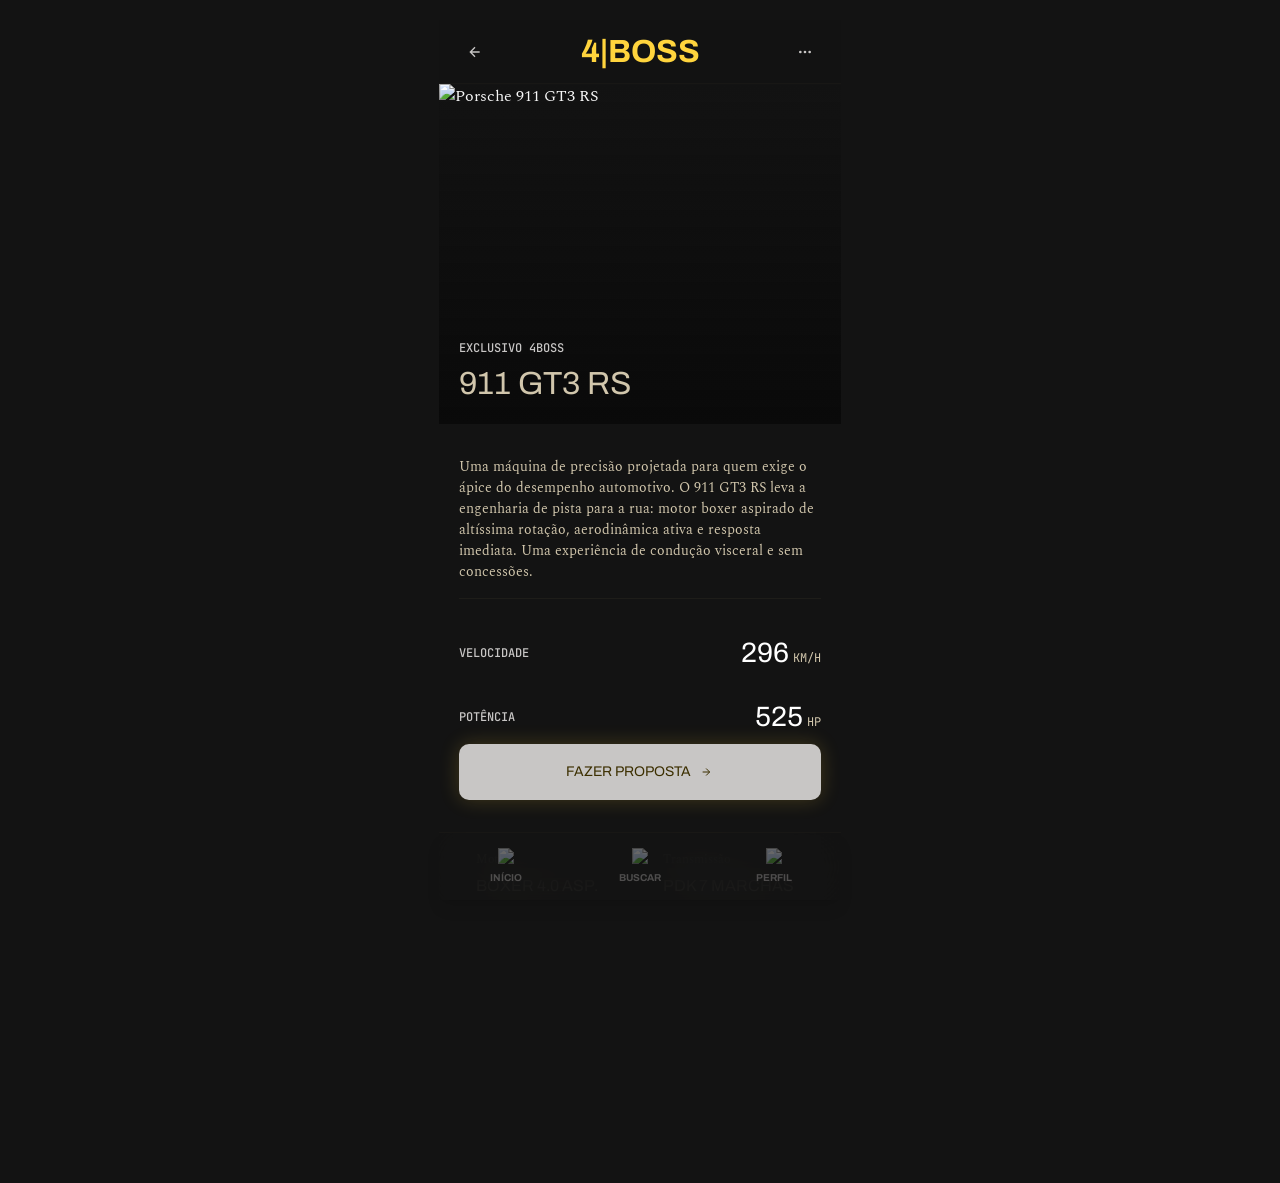
==== commit e83d72f0: "feat: fontes, polimento visual, detalhes dinâmicos e nova tela de contato - Carrega fontes reais (Ar" ====
--- a/details.html
+++ b/details.html
@@ -4,6 +4,9 @@
     <meta charset="UTF-8">
     <meta name="viewport" content="width=device-width, initial-scale=1.0">
     <title>4BOSS - Detalhes do Veículo</title>
+    <link rel="preconnect" href="https://fonts.googleapis.com">
+    <link rel="preconnect" href="https://fonts.gstatic.com" crossorigin>
+    <link href="https://fonts.googleapis.com/css2?family=Archivo:wght@500;600;700;800&family=JetBrains+Mono:wght@400;500;700&family=Spectral:ital,wght@0,400;0,500;0,600;1,400&display=swap" rel="stylesheet">
     <link rel="stylesheet" href="style.css">
 </head>
 <body>
@@ -15,7 +18,7 @@
                 </svg>
             </a>
             <a href="index.html" class="logo-link">
-                <h1 class="logo">4BOSS</h1>
+                <h1 class="logo">4|BOSS</h1>
             </a>
             <button class="header-menu-btn">
                 <svg class="menu-icon" viewBox="0 0 24 24" fill="none" stroke="currentColor" stroke-width="2">
@@ -29,18 +32,18 @@
         <main class="main details-main">
             <section class="details-hero-section">
                 <div class="hero-background-image">
-                    <img src="assets/card-porsche.png" alt="Porsche 911 GT3 RS" class="hero-image">
+                    <img src="assets/card-porsche.png" alt="Porsche 911 GT3 RS" class="hero-image" id="heroImage">
                     <div class="hero-gradient"></div>
                 </div>
                 <div class="hero-content-details">
                     <p class="hero-label-details">EXCLUSIVO 4BOSS</p>
-                    <h2 class="hero-title-details">911 GT3 RS</h2>
+                    <h2 class="hero-title-details" id="carTitle">911 GT3 RS</h2>
                 </div>
             </section>
 
             <section class="details-description-section">
                 <div class="description-wrapper">
-                    <p class="description-text">Uma máquina de precisão projetada para quem exige o ápice do desempenho automotivo. O 911 GT3 RS leva a engenharia de pista para a rua: motor boxer aspirado de altíssima rotação, aerodinâmica ativa e resposta imediata. Uma experiência de condução visceral e sem concessões.</p>
+                    <p class="description-text" id="carDescription">Uma máquina de precisão projetada para quem exige o ápice do desempenho automotivo. O 911 GT3 RS leva a engenharia de pista para a rua: motor boxer aspirado de altíssima rotação, aerodinâmica ativa e resposta imediata. Uma experiência de condução visceral e sem concessões.</p>
                     <div class="divider"></div>
                 </div>
 
@@ -89,7 +92,7 @@
             </section>
         </main>
 
-        <a href="proposal.html" class="fixed-proposal-btn">
+        <a href="proposal.html" class="fixed-proposal-btn" id="proposalBtn">
             <span class="proposal-text">FAZER PROPOSTA</span>
             <svg class="proposal-icon" viewBox="0 0 24 24" fill="none" stroke="currentColor" stroke-width="2">
                 <path d="M5 12h14M12 5l7 7-7 7"></path>
@@ -114,5 +117,39 @@
             </div>
         </nav>
     </div>
+
+    <script src="cars.js"></script>
+    <script>
+        (function () {
+            const id = new URLSearchParams(location.search).get('car') || 'porsche';
+            const c = (window.CARS && window.CARS[id]) || window.CARS.porsche;
+
+            const img = document.getElementById('heroImage');
+            img.src = c.img;
+            img.alt = c.full;
+            document.getElementById('carTitle').textContent = c.name;
+            document.getElementById('carDescription').textContent = c.desc;
+            document.title = '4BOSS - ' + c.full;
+
+            const nums = document.querySelectorAll('.tech-specs-grid .spec-number');
+            if (nums.length === 3) {
+                nums[0].textContent = c.velocidade;
+                nums[1].textContent = c.potencia;
+                nums[2].textContent = c.zero100;
+            }
+
+            const vals = document.querySelectorAll('.detailed-specs-bento .spec-card-value');
+            if (vals.length === 4) {
+                vals[0].textContent = c.motor;
+                vals[1].textContent = c.transmissao;
+                vals[2].textContent = c.tracao;
+                vals[3].textContent = c.ano;
+            }
+
+            // mantém o carro ao seguir para a proposta
+            const propBtn = document.getElementById('proposalBtn');
+            if (propBtn) propBtn.href = 'proposal.html?car=' + id;
+        })();
+    </script>
 </body>
 </html>
--- a/style.css
+++ b/style.css
@@ -14,12 +14,17 @@
     --color-reserved-bg: #353534;
     --color-service-bg: rgba(26, 26, 26, 0.6);
 
-    --font-display: "42dot Sans", sans-serif;
-    --font-mono: "JetBrains Mono", monospace;
-    --font-serif: "Libre Baskerville", "Iowan Old Style", "Palatino Linotype", "Book Antiqua", serif;
+    --font-display: "Archivo", system-ui, sans-serif;
+    --font-mono: "JetBrains Mono", ui-monospace, monospace;
+    --font-serif: "Spectral", "Iowan Old Style", "Palatino Linotype", "Book Antiqua", serif;
 
     --phone-width: 402px;
     --padding-h: 20px;
+
+    /* cantos suaves */
+    --radius-sm: 6px;
+    --radius-md: 10px;
+    --radius-lg: 14px;
 }
 
 * {
@@ -50,6 +55,9 @@
     align-items: flex-start;
     min-height: 100vh;
     padding: 20px;
+    -webkit-font-smoothing: antialiased;
+    -moz-osx-font-smoothing: grayscale;
+    text-rendering: optimizeLegibility;
 }
 
 .container {
@@ -213,13 +221,16 @@
     cursor: pointer;
     border-radius: 0;
     transition: all 0.3s ease;
-    padding: 20px;
+    padding: 20px 24px;
+    display: flex;
+    align-items: center;
+    justify-content: center;
+    text-align: center;
 }
 
 .btn-primary {
     background-color: var(--color-primary);
     color: var(--color-button-text);
-    padding: 20px 97px;
 }
 
 .btn-primary:hover {
@@ -231,7 +242,6 @@
     color: var(--color-primary);
     border: 1px solid rgba(255, 255, 255, 0.1);
     backdrop-filter: blur(12px);
-    padding: 20px 99.77px;
 }
 
 .btn-secondary:hover {
@@ -1184,7 +1194,7 @@
 .details-hero-section {
     width: 100%;
     position: relative;
-    height: 487.5px;
+    height: 340px;
     display: flex;
     flex-direction: column;
     justify-content: flex-end;
@@ -2964,3 +2974,161 @@
     line-height: 20px;
     color: var(--color-text-muted);
 }
+
+/* ============================================================
+   MOVIMENTO & MICRO-INTERAÇÕES
+   (deixa o site mais vivo, sem mudar o layout)
+   ============================================================ */
+
+html { scroll-behavior: smooth; }
+
+/* ---------- Animações de entrada ---------- */
+@keyframes revealUp {
+    from { opacity: 0; transform: translateY(22px); }
+    to   { opacity: 1; transform: translateY(0); }
+}
+@keyframes fadeIn {
+    from { opacity: 0; }
+    to   { opacity: 1; }
+}
+
+/* a moldura inteira aparece suavemente */
+.container { animation: fadeIn 0.5s ease both; }
+
+/* hero, títulos de seção e blocos sobem ao carregar */
+.hero-content,
+.hero-text-container,
+.section-header,
+.services-header,
+.cta-content,
+.cta-content-search,
+.details-hero-section,
+.details-description-section {
+    animation: revealUp 0.8s cubic-bezier(0.22, 0.61, 0.36, 1) both;
+}
+
+/* cards do inventário entram em sequência (fade, sem deslocar o scroll) */
+.card { animation: fadeIn 0.6s ease both; }
+.cards-container .card:nth-child(1) { animation-delay: 0.05s; }
+.cards-container .card:nth-child(2) { animation-delay: 0.15s; }
+.cards-container .card:nth-child(3) { animation-delay: 0.25s; }
+.cards-container .card:nth-child(4) { animation-delay: 0.35s; }
+.cards-container .card:nth-child(5) { animation-delay: 0.45s; }
+
+/* cards de serviço sobem em sequência */
+.service-card { animation: revealUp 0.7s ease both; }
+.services-grid .service-card:nth-child(1) { animation-delay: 0.05s; }
+.services-grid .service-card:nth-child(2) { animation-delay: 0.15s; }
+.services-grid .service-card:nth-child(3) { animation-delay: 0.25s; }
+.services-grid .service-card:nth-child(4) { animation-delay: 0.35s; }
+
+/* ---------- Hover: cards do inventário ---------- */
+.card { cursor: pointer; }
+.card-image { transition: transform 0.55s cubic-bezier(0.22, 0.61, 0.36, 1); }
+.card:hover .card-image { transform: scale(1.06); }
+.card-title { transition: color 0.3s ease; }
+.card:hover .card-title { color: var(--color-primary); }
+
+/* ---------- Hover: cards de serviço ---------- */
+.service-card {
+    transition: transform 0.35s ease, border-color 0.35s ease, background-color 0.35s ease, box-shadow 0.35s ease;
+}
+.service-card:hover {
+    transform: translateY(-4px);
+    border-color: rgba(255, 212, 61, 0.25);
+    background-color: rgba(40, 40, 40, 0.7);
+    box-shadow: 0 12px 32px rgba(0, 0, 0, 0.35);
+}
+.service-link, .link-icon { transition: color 0.3s ease, transform 0.3s ease; }
+.service-card:hover .service-link { color: var(--color-primary); }
+.service-card:hover .link-icon { transform: translateX(4px); }
+
+/* ---------- Hover: botões ---------- */
+.btn-primary:hover {
+    opacity: 1;
+    transform: translateY(-2px);
+    box-shadow: 0 10px 26px rgba(255, 212, 61, 0.28);
+}
+.btn-secondary:hover { transform: translateY(-2px); }
+
+.fixed-proposal-btn:hover {
+    transform: translateX(-50%) translateY(-3px);
+    box-shadow: 0 10px 30px rgba(255, 212, 61, 0.4);
+}
+.fixed-proposal-btn .proposal-icon { transition: transform 0.3s ease; }
+.fixed-proposal-btn:hover .proposal-icon { transform: translateX(4px); }
+
+/* ---------- Hover: ícones de header / ações ---------- */
+.header-menu-btn,
+.header-back-btn,
+.filter-button,
+.garagem-icon-btn,
+.garagem-item {
+    transition: transform 0.25s ease, opacity 0.25s ease, background-color 0.25s ease, border-color 0.25s ease;
+}
+.header-menu-btn:hover,
+.header-back-btn:hover,
+.filter-button:hover,
+.garagem-icon-btn:hover { opacity: 0.75; transform: scale(1.08); }
+.garagem-item:hover { transform: translateY(-3px); border-color: rgba(255, 212, 61, 0.25); }
+
+/* ---------- Hover: navegação inferior ---------- */
+.nav-item { transition: transform 0.25s ease, opacity 0.25s ease; }
+.nav-item:hover { transform: translateY(-2px); }
+
+/* ---------- Foco da busca ---------- */
+.search-input-wrapper { transition: border-color 0.3s ease, box-shadow 0.3s ease; }
+
+/* ---------- Acessibilidade: foco visível por teclado (IHC) ---------- */
+/* só em links e botões; inputs têm o anel dourado suave do próprio wrapper */
+a:focus-visible,
+button:focus-visible {
+    outline: 2px solid rgba(255, 212, 61, 0.6);
+    outline-offset: 3px;
+    border-radius: var(--radius-sm);
+}
+
+/* sem contorno duro dentro dos campos de texto */
+.search-input:focus,
+.search-input:focus-visible,
+.form-input:focus-visible,
+.form-textarea:focus-visible,
+.filter-select:focus-visible {
+    outline: none;
+}
+
+/* ---------- Cantos suaves (só um pouquinho) ---------- */
+.btn,
+.btn-primary,
+.btn-secondary,
+.btn-cta { border-radius: var(--radius-sm); }
+
+.card-image-wrapper,
+.card-image-container,
+.fixed-proposal-btn,
+.search-input-wrapper,
+.filter-button,
+.form-input,
+.form-textarea,
+.filter-select { border-radius: var(--radius-md); }
+
+.card-badge { border-radius: var(--radius-sm); }
+
+/* ---------- Respeita quem prefere menos movimento ---------- */
+@media (prefers-reduced-motion: reduce) {
+    *, *::before, *::after {
+        animation-duration: 0.001ms !important;
+        animation-delay: 0s !important;
+        transition-duration: 0.001ms !important;
+        scroll-behavior: auto !important;
+    }
+}
+
+/* ---------- Intro da página Falar com Especialista ---------- */
+.specialist-intro {
+    font-family: var(--font-serif);
+    font-size: 15px;
+    line-height: 22px;
+    color: var(--color-text-muted);
+    margin-bottom: 24px;
+}
